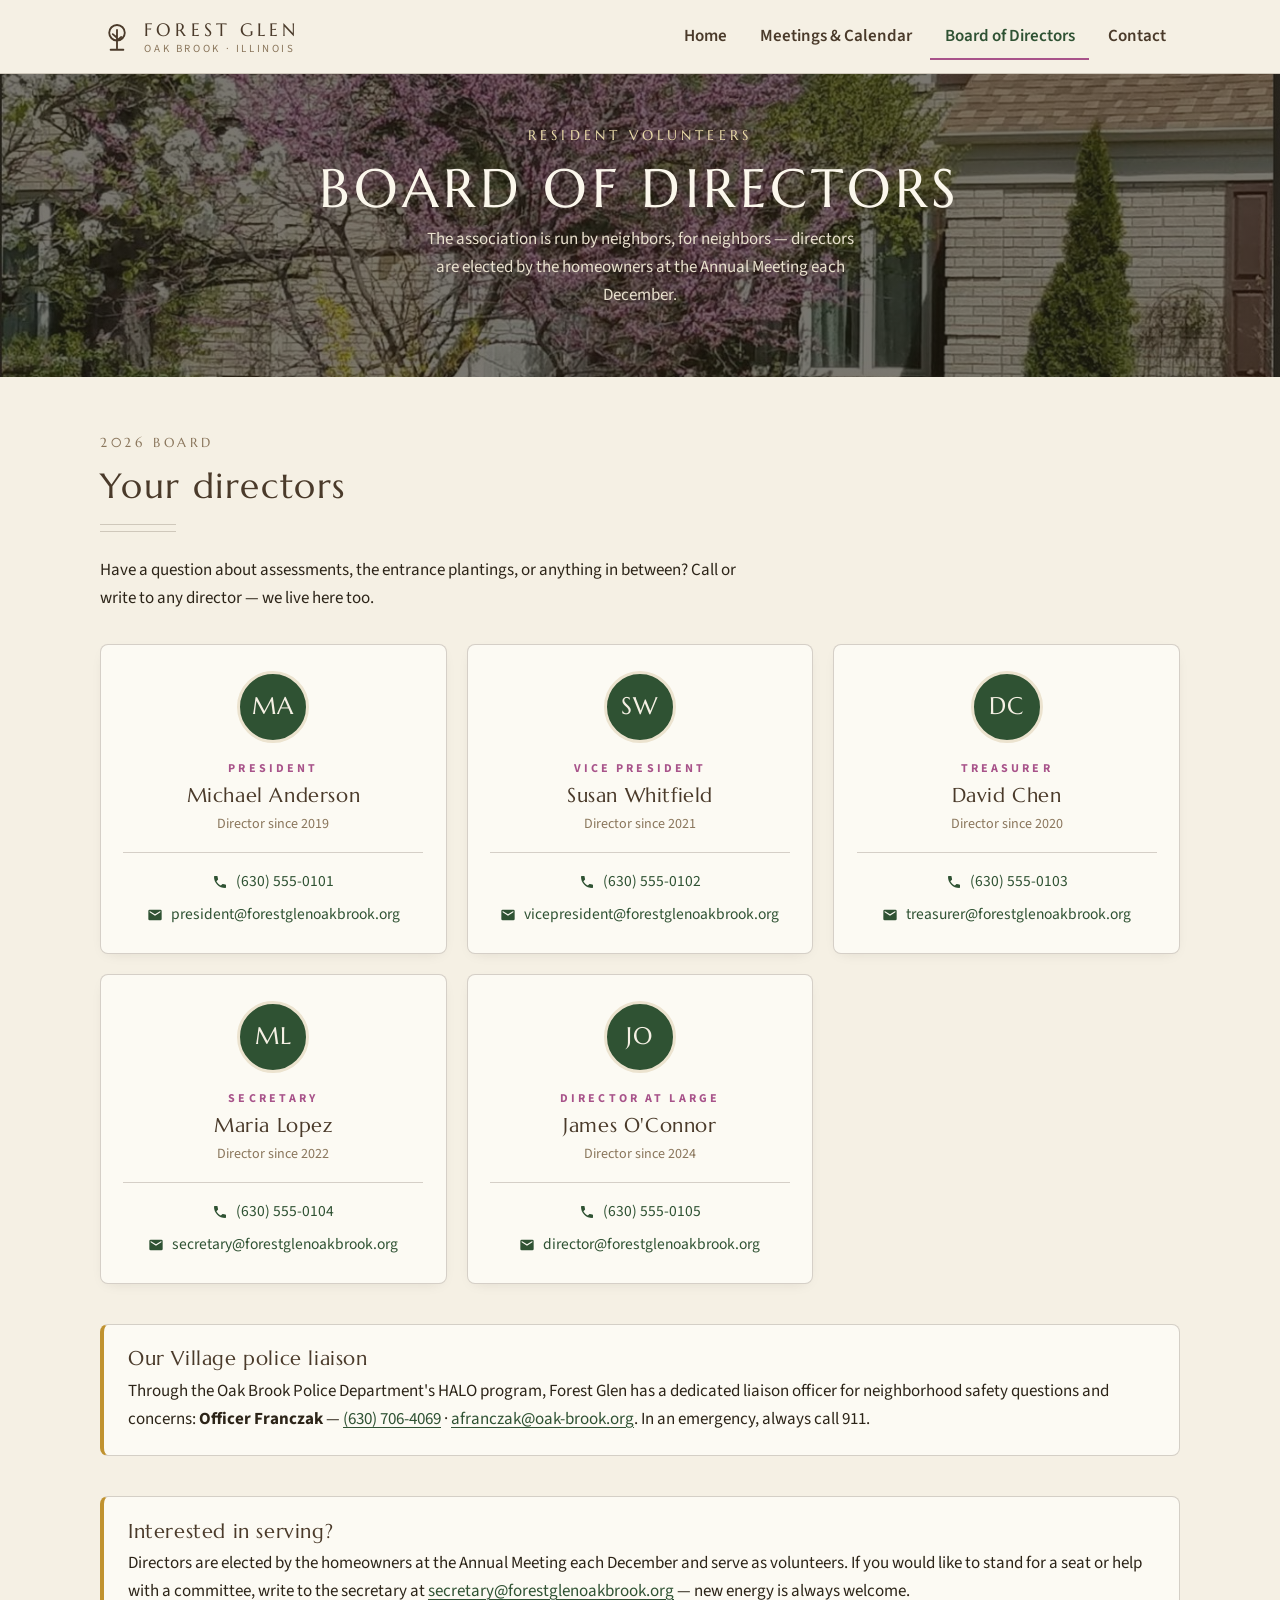
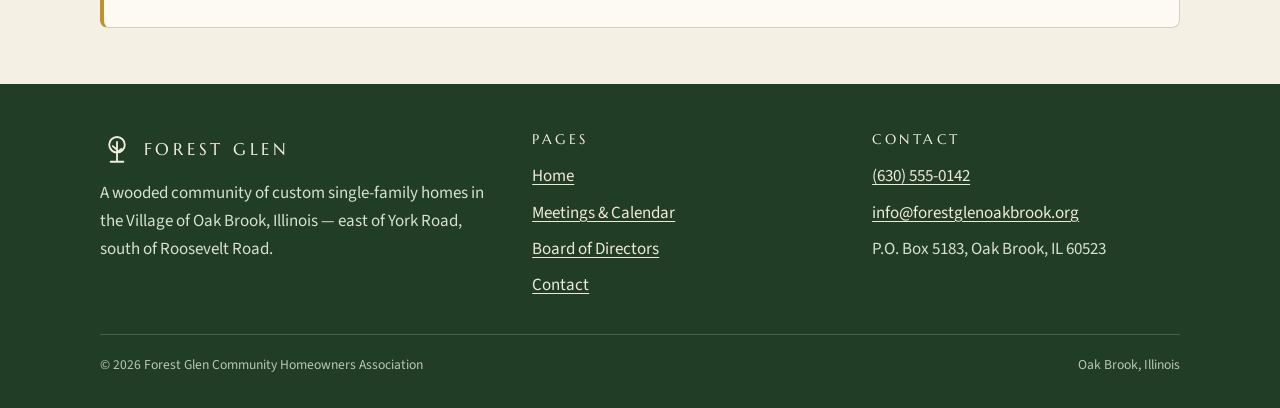
==== board.html @ 8daf9e7f "Add files via upload" ====
<!DOCTYPE html>
<html lang="en">
<head>
  <meta charset="UTF-8">
  <meta name="viewport" content="width=device-width, initial-scale=1.0">
  <title>Board of Directors — Forest Glen, Oak Brook</title>
  <meta name="description" content="Meet the Forest Glen Community Homeowners Association board of directors — resident volunteers elected at the annual meeting. Contact information for each director.">
  <link rel="icon" type="image/svg+xml" href="images/favicon.svg">
  <link rel="preconnect" href="https://fonts.googleapis.com">
  <link rel="preconnect" href="https://fonts.gstatic.com" crossorigin>
  <link href="https://fonts.googleapis.com/css2?family=Marcellus&family=Source+Sans+3:wght@400;600;700&display=swap" rel="stylesheet">
  <link rel="stylesheet" href="css/styles.css">
</head>
<body>

  <!-- ====================== HEADER ====================== -->
  <header class="site-header">
    <div class="container site-header__inner">
      <a class="brand" href="index.html" aria-label="Forest Glen — home">
        <svg class="brand__mark" viewBox="0 0 48 48" fill="none" aria-hidden="true">
          <circle cx="24" cy="18" r="11" stroke="#4A3A2A" stroke-width="2.6"/>
          <path d="M24 14v26M24 25l-6-5M24 29l6-5M15 42h18" stroke="#4A3A2A" stroke-width="2.6" stroke-linecap="round"/>
        </svg>
        <span class="brand__text">
          <span class="brand__name">Forest Glen</span>
          <span class="brand__sub">Oak Brook · Illinois</span>
        </span>
      </a>
      <button class="nav-toggle" aria-expanded="false" aria-controls="site-nav" aria-label="Open menu">
        <span></span><span></span><span></span>
      </button>
      <nav id="site-nav" class="site-nav" aria-label="Main">
        <ul>
          <li><a href="index.html">Home</a></li>
          <li><a href="calendar.html">Meetings &amp; Calendar</a></li>
          <li><a href="board.html" aria-current="page">Board of Directors</a></li>
          <li><a href="contact.html">Contact</a></li>
        </ul>
      </nav>
    </div>
  </header>

  <main>

    <!-- ====================== PAGE HEAD ====================== -->
    <section class="page-head page-head--board">
      <div class="container">
        <span class="hero__eyebrow">Resident volunteers</span>
        <h1>Board of Directors</h1>
        <p>
          The association is run by neighbors, for neighbors — directors are
          elected by the homeowners at the Annual Meeting each December.
        </p>
      </div>
    </section>

    <!-- ====================== MEMBERS ====================== -->
    <section class="section">
      <div class="container">
        <div class="section-head">
          <span class="eyebrow">2026 Board</span>
          <h2>Your directors</h2>
          <div class="rule"></div>
          <p>
            Have a question about assessments, the entrance plantings, or
            anything in between? Call or write to any director — we live here too.
          </p>
        </div>

        <!-- ============================================================
             SAMPLE DATA — replace each name, phone, and email below
             with the real board members. The colored circle shows the
             person's initials: update the two letters inside it as well.
             ============================================================ -->
        <div class="board-grid">

          <article class="member">
            <div class="member__avatar" aria-hidden="true">MA</div>
            <span class="member__role">President</span>
            <h3 class="member__name">Michael Anderson</h3>
            <p class="member__since">Director since 2019</p>
            <div class="member__contacts">
              <a href="tel:+16305550101">
                <svg class="icon" viewBox="0 0 24 24" aria-hidden="true"><path d="M6.6 10.8c1.4 2.8 3.8 5.1 6.6 6.6l2.2-2.2c.3-.3.7-.4 1-.2 1.1.4 2.3.6 3.6.6.6 0 1 .4 1 1V20c0 .6-.4 1-1 1C10.6 21 3 13.4 3 4c0-.6.4-1 1-1h3.5c.6 0 1 .4 1 1 0 1.2.2 2.4.6 3.6.1.3 0 .7-.2 1l-2.3 2.2z"/></svg>
                (630) 555-0101
              </a>
              <a href="mailto:president@forestglenoakbrook.org">
                <svg class="icon" viewBox="0 0 24 24" aria-hidden="true"><path d="M20 4H4a2 2 0 0 0-2 2v12a2 2 0 0 0 2 2h16a2 2 0 0 0 2-2V6a2 2 0 0 0-2-2zm0 4-8 5-8-5V6l8 5 8-5v2z"/></svg>
                president@forestglenoakbrook.org
              </a>
            </div>
          </article>

          <article class="member">
            <div class="member__avatar" aria-hidden="true">SW</div>
            <span class="member__role">Vice President</span>
            <h3 class="member__name">Susan Whitfield</h3>
            <p class="member__since">Director since 2021</p>
            <div class="member__contacts">
              <a href="tel:+16305550102">
                <svg class="icon" viewBox="0 0 24 24" aria-hidden="true"><path d="M6.6 10.8c1.4 2.8 3.8 5.1 6.6 6.6l2.2-2.2c.3-.3.7-.4 1-.2 1.1.4 2.3.6 3.6.6.6 0 1 .4 1 1V20c0 .6-.4 1-1 1C10.6 21 3 13.4 3 4c0-.6.4-1 1-1h3.5c.6 0 1 .4 1 1 0 1.2.2 2.4.6 3.6.1.3 0 .7-.2 1l-2.3 2.2z"/></svg>
                (630) 555-0102
              </a>
              <a href="mailto:vicepresident@forestglenoakbrook.org">
                <svg class="icon" viewBox="0 0 24 24" aria-hidden="true"><path d="M20 4H4a2 2 0 0 0-2 2v12a2 2 0 0 0 2 2h16a2 2 0 0 0 2-2V6a2 2 0 0 0-2-2zm0 4-8 5-8-5V6l8 5 8-5v2z"/></svg>
                vicepresident@forestglenoakbrook.org
              </a>
            </div>
          </article>

          <article class="member">
            <div class="member__avatar" aria-hidden="true">DC</div>
            <span class="member__role">Treasurer</span>
            <h3 class="member__name">David Chen</h3>
            <p class="member__since">Director since 2020</p>
            <div class="member__contacts">
              <a href="tel:+16305550103">
                <svg class="icon" viewBox="0 0 24 24" aria-hidden="true"><path d="M6.6 10.8c1.4 2.8 3.8 5.1 6.6 6.6l2.2-2.2c.3-.3.7-.4 1-.2 1.1.4 2.3.6 3.6.6.6 0 1 .4 1 1V20c0 .6-.4 1-1 1C10.6 21 3 13.4 3 4c0-.6.4-1 1-1h3.5c.6 0 1 .4 1 1 0 1.2.2 2.4.6 3.6.1.3 0 .7-.2 1l-2.3 2.2z"/></svg>
                (630) 555-0103
              </a>
              <a href="mailto:treasurer@forestglenoakbrook.org">
                <svg class="icon" viewBox="0 0 24 24" aria-hidden="true"><path d="M20 4H4a2 2 0 0 0-2 2v12a2 2 0 0 0 2 2h16a2 2 0 0 0 2-2V6a2 2 0 0 0-2-2zm0 4-8 5-8-5V6l8 5 8-5v2z"/></svg>
                treasurer@forestglenoakbrook.org
              </a>
            </div>
          </article>

          <article class="member">
            <div class="member__avatar" aria-hidden="true">ML</div>
            <span class="member__role">Secretary</span>
            <h3 class="member__name">Maria Lopez</h3>
            <p class="member__since">Director since 2022</p>
            <div class="member__contacts">
              <a href="tel:+16305550104">
                <svg class="icon" viewBox="0 0 24 24" aria-hidden="true"><path d="M6.6 10.8c1.4 2.8 3.8 5.1 6.6 6.6l2.2-2.2c.3-.3.7-.4 1-.2 1.1.4 2.3.6 3.6.6.6 0 1 .4 1 1V20c0 .6-.4 1-1 1C10.6 21 3 13.4 3 4c0-.6.4-1 1-1h3.5c.6 0 1 .4 1 1 0 1.2.2 2.4.6 3.6.1.3 0 .7-.2 1l-2.3 2.2z"/></svg>
                (630) 555-0104
              </a>
              <a href="mailto:secretary@forestglenoakbrook.org">
                <svg class="icon" viewBox="0 0 24 24" aria-hidden="true"><path d="M20 4H4a2 2 0 0 0-2 2v12a2 2 0 0 0 2 2h16a2 2 0 0 0 2-2V6a2 2 0 0 0-2-2zm0 4-8 5-8-5V6l8 5 8-5v2z"/></svg>
                secretary@forestglenoakbrook.org
              </a>
            </div>
          </article>

          <article class="member">
            <div class="member__avatar" aria-hidden="true">JO</div>
            <span class="member__role">Director at Large</span>
            <h3 class="member__name">James O'Connor</h3>
            <p class="member__since">Director since 2024</p>
            <div class="member__contacts">
              <a href="tel:+16305550105">
                <svg class="icon" viewBox="0 0 24 24" aria-hidden="true"><path d="M6.6 10.8c1.4 2.8 3.8 5.1 6.6 6.6l2.2-2.2c.3-.3.7-.4 1-.2 1.1.4 2.3.6 3.6.6.6 0 1 .4 1 1V20c0 .6-.4 1-1 1C10.6 21 3 13.4 3 4c0-.6.4-1 1-1h3.5c.6 0 1 .4 1 1 0 1.2.2 2.4.6 3.6.1.3 0 .7-.2 1l-2.3 2.2z"/></svg>
                (630) 555-0105
              </a>
              <a href="mailto:director@forestglenoakbrook.org">
                <svg class="icon" viewBox="0 0 24 24" aria-hidden="true"><path d="M20 4H4a2 2 0 0 0-2 2v12a2 2 0 0 0 2 2h16a2 2 0 0 0 2-2V6a2 2 0 0 0-2-2zm0 4-8 5-8-5V6l8 5 8-5v2z"/></svg>
                director@forestglenoakbrook.org
              </a>
            </div>
          </article>

        </div>

        <!-- ====================== HALO ====================== -->
        <div class="note-card">
          <h3>Our Village police liaison</h3>
          <p>
            Through the Oak Brook Police Department's HALO program, Forest Glen
            has a dedicated liaison officer for neighborhood safety questions
            and concerns: <strong>Officer Franczak</strong> —
            <a href="tel:+16307064069">(630) 706-4069</a> ·
            <a href="mailto:afranczak@oak-brook.org">afranczak@oak-brook.org</a>.
            In an emergency, always call 911.
          </p>
        </div>

        <!-- ====================== ELECTIONS ====================== -->
        <div class="note-card">
          <h3>Interested in serving?</h3>
          <p>
            Directors are elected by the homeowners at the Annual Meeting each
            December and serve as volunteers. If you would like to stand for a
            seat or help with a committee, write to the secretary at
            <a href="mailto:secretary@forestglenoakbrook.org">secretary@forestglenoakbrook.org</a> —
            new energy is always welcome.
          </p>
        </div>

      </div>
    </section>

  </main>

  <!-- ====================== FOOTER ====================== -->
  <footer class="site-footer">
    <div class="container">
      <div class="footer-grid">
        <div>
          <div class="footer-brand">
            <svg class="brand__mark" viewBox="0 0 48 48" fill="none" aria-hidden="true">
              <circle cx="24" cy="18" r="11" stroke="#F2EDDD" stroke-width="2.6"/>
              <path d="M24 14v26M24 25l-6-5M24 29l6-5M15 42h18" stroke="#F2EDDD" stroke-width="2.6" stroke-linecap="round"/>
            </svg>
            <span>Forest Glen</span>
          </div>
          <p>
            A wooded community of custom single-family homes in the Village of
            Oak Brook, Illinois — east of York Road, south of Roosevelt Road.
          </p>
        </div>
        <div>
          <h3>Pages</h3>
          <ul>
            <li><a href="index.html">Home</a></li>
            <li><a href="calendar.html">Meetings &amp; Calendar</a></li>
            <li><a href="board.html">Board of Directors</a></li>
            <li><a href="contact.html">Contact</a></li>
          </ul>
        </div>
        <div>
          <h3>Contact</h3>
          <ul>
            <li><a href="tel:+16305550142">(630) 555-0142</a></li>
            <li><a href="mailto:info@forestglenoakbrook.org">info@forestglenoakbrook.org</a></li>
            <li>P.O. Box 5183, Oak Brook, IL 60523</li>
          </ul>
        </div>
      </div>
      <div class="legal">
        <span>© <span data-year>2026</span> Forest Glen Community Homeowners Association</span>
        <span>Oak Brook, Illinois</span>
      </div>
    </div>
  </footer>

  <script src="js/events.js"></script>
  <script src="js/main.js"></script>
</body>
</html>
---- css/styles.css ----
/* ============================================================
   FOREST GLEN — Oak Brook, Illinois
   Design language drawn from the neighborhood itself:
   limestone monument (cream), bronze letters (brown),
   glen pines & lawns (deep green), April redbuds (plum-pink),
   forsythia & autumn mums (gold).
   Mobile-first. No frameworks.
   ============================================================ */

:root {
  /* Palette */
  --stone:       #F5F0E4;   /* limestone — page background */
  --stone-deep:  #ECE3CF;   /* shaded stone — alt sections   */
  --paper:       #FCFAF3;   /* lightest surface (cards)      */
  --bronze:      #4A3A2A;   /* sign letters — headings       */
  --bronze-soft: #8A765C;   /* weathered bronze — meta text  */
  --ink:         #2C2418;   /* body text                     */
  --glen:        #2F5233;   /* pine / lawn — primary actions */
  --glen-dark:   #223D26;
  --redbud:      #A8538A;   /* spring blossom — accent       */
  --redbud-soft: #EBD3E2;
  --gold:        #C0922F;   /* forsythia / mums — highlights */
  --line:        rgba(74, 58, 42, .22);   /* mortar joints   */

  /* Type */
  --font-display: "Marcellus", "Georgia", "Times New Roman", serif;
  --font-body: "Source Sans 3", "Segoe UI", system-ui, -apple-system, sans-serif;

  --radius: 8px;
  --shadow: 0 10px 30px -12px rgba(44, 36, 24, .25);
  --container: 1080px;
}

/* ---------- Reset / base ---------- */
*, *::before, *::after { box-sizing: border-box; }

html { scroll-behavior: smooth; }

body {
  margin: 0;
  font-family: var(--font-body);
  font-size: 1.0625rem;            /* 17px — comfortable for all ages */
  line-height: 1.65;
  color: var(--ink);
  background: var(--stone);
  -webkit-font-smoothing: antialiased;
}

img { max-width: 100%; display: block; }

h1, h2, h3 {
  font-family: var(--font-display);
  font-weight: 400;
  color: var(--bronze);
  line-height: 1.15;
  margin: 0 0 .5em;
}

h1 { font-size: clamp(2rem, 6.5vw, 3.4rem); letter-spacing: .08em; text-transform: uppercase; }
h2 { font-size: clamp(1.6rem, 4.5vw, 2.2rem); letter-spacing: .04em; }
h3 { font-size: 1.25rem; letter-spacing: .03em; }

p { margin: 0 0 1em; }

a { color: var(--glen); text-decoration-thickness: 1px; text-underline-offset: 3px; }
a:hover { color: var(--glen-dark); }

:focus-visible {
  outline: 3px solid var(--gold);
  outline-offset: 2px;
  border-radius: 3px;
}

.container {
  width: min(var(--container), 100% - 2.5rem);
  margin-inline: auto;
}

/* Eyebrow label — like small bronze letters set in stone */
.eyebrow {
  font-family: var(--font-display);
  font-size: .8rem;
  letter-spacing: .28em;
  text-transform: uppercase;
  color: var(--bronze-soft);
  display: block;
  margin-bottom: .75rem;
}

/* "Mortar joint" divider — two thin coursing lines */
.rule {
  width: 76px;
  height: 8px;
  border-top: 1px solid var(--line);
  border-bottom: 1px solid var(--line);
  margin: 0 0 1.5rem;
}
.rule--center { margin-inline: auto; }

.section { padding-block: 3.5rem; }
.section--alt { background: var(--stone-deep); }
.section-head { max-width: 640px; margin-bottom: 2rem; }
.section-head--center { margin-inline: auto; text-align: center; }
.section-head--center .rule { margin-inline: auto; }

/* ---------- Buttons ---------- */
.btn {
  display: inline-block;
  font-family: var(--font-body);
  font-weight: 600;
  font-size: 1rem;
  letter-spacing: .02em;
  padding: .8rem 1.6rem;
  border-radius: var(--radius);
  border: 1px solid transparent;
  cursor: pointer;
  text-decoration: none;
  transition: background-color .2s, color .2s, border-color .2s;
}
.btn--primary { background: var(--glen); color: var(--paper); }
.btn--primary:hover { background: var(--glen-dark); color: var(--paper); }
.btn--ghost { background: transparent; color: var(--bronze); border-color: var(--bronze-soft); }
.btn--ghost:hover { border-color: var(--bronze); background: rgba(74,58,42,.06); color: var(--bronze); }
.btn--small { padding: .45rem .9rem; font-size: .9rem; }

/* ============================================================
   HEADER & NAVIGATION
   ============================================================ */
.site-header {
  position: sticky;
  top: 0;
  z-index: 50;
  background: var(--stone);
  border-bottom: 1px solid var(--line);
}
.site-header__inner {
  display: flex;
  align-items: center;
  justify-content: space-between;
  gap: 1rem;
  padding-block: .8rem;
}

.brand {
  display: flex;
  align-items: center;
  gap: .65rem;
  text-decoration: none;
}
.brand__mark { width: 34px; height: 34px; flex: none; }
.brand__name {
  font-family: var(--font-display);
  font-size: 1.05rem;
  letter-spacing: .22em;
  text-transform: uppercase;
  color: var(--bronze);
  white-space: nowrap;
}
.brand__sub {
  display: none;
  font-size: .68rem;
  letter-spacing: .24em;
  text-transform: uppercase;
  color: var(--bronze-soft);
}

.nav-toggle {
  display: inline-flex;
  flex-direction: column;
  justify-content: center;
  gap: 5px;
  width: 44px;
  height: 44px;
  padding: 10px;
  background: none;
  border: 1px solid var(--line);
  border-radius: var(--radius);
  cursor: pointer;
}
.nav-toggle span {
  display: block;
  height: 2px;
  background: var(--bronze);
  border-radius: 2px;
  transition: transform .25s, opacity .25s;
}
.nav-toggle[aria-expanded="true"] span:nth-child(1) { transform: translateY(7px) rotate(45deg); }
.nav-toggle[aria-expanded="true"] span:nth-child(2) { opacity: 0; }
.nav-toggle[aria-expanded="true"] span:nth-child(3) { transform: translateY(-7px) rotate(-45deg); }

.site-nav {
  display: none;
  position: absolute;
  left: 0; right: 0; top: 100%;
  background: var(--stone);
  border-bottom: 1px solid var(--line);
  box-shadow: var(--shadow);
}
.site-nav.is-open { display: block; }
.site-nav ul { list-style: none; margin: 0; padding: .5rem 0 1rem; }
.site-nav a {
  display: block;
  padding: .85rem 1.5rem;
  font-weight: 600;
  color: var(--bronze);
  text-decoration: none;
  border-left: 3px solid transparent;
}
.site-nav a:hover { background: rgba(47, 82, 51, .07); }
.site-nav a[aria-current="page"] {
  border-left-color: var(--redbud);
  color: var(--glen);
}

@media (min-width: 800px) {
  .brand__name { font-size: 1.15rem; }
  .brand__sub { display: block; }
  .brand__text { display: flex; flex-direction: column; line-height: 1.3; }
  .nav-toggle { display: none; }
  .site-nav {
    display: block;
    position: static;
    background: none;
    border: 0;
    box-shadow: none;
  }
  .site-nav ul { display: flex; gap: .25rem; padding: 0; }
  .site-nav a {
    padding: .55rem .9rem;
    border-left: 0;
    border-bottom: 2px solid transparent;
    border-radius: 4px 4px 0 0;
  }
  .site-nav a[aria-current="page"] { border-bottom-color: var(--redbud); }
}

/* ============================================================
   HERO  (home page)
   ============================================================ */
.hero {
  position: relative;
  min-height: 72vh;
  display: flex;
  align-items: flex-end;
  isolation: isolate;
}
.hero__img {
  position: absolute;
  inset: 0;
  width: 100%;
  height: 100%;
  object-fit: cover;
  object-position: center 40%;
  z-index: -2;
}
.hero::after {
  content: "";
  position: absolute;
  inset: 0;
  z-index: -1;
  background: linear-gradient(
    to top,
    rgba(24, 19, 12, .92) 0%,
    rgba(24, 19, 12, .7) 35%,
    rgba(24, 19, 12, .42) 65%,
    rgba(24, 19, 12, .08) 92%
  );
}
.hero__content {
  /* extra bottom padding so the overlapping plaque never covers the buttons */
  padding-block: 3rem 7.5rem;
  color: var(--stone);
  max-width: 640px;
  text-shadow: 0 1px 14px rgba(0, 0, 0, .45);
}
.hero__content .btn { text-shadow: none; }
.hero__eyebrow {
  font-family: var(--font-display);
  font-size: .85rem;
  letter-spacing: .3em;
  text-transform: uppercase;
  color: #E8D9A8;
  margin-bottom: .9rem;
  display: block;
}
.hero h1 { color: #FBF7EC; margin-bottom: .4em; }
.hero__tagline {
  font-size: clamp(1.05rem, 2.6vw, 1.25rem);
  color: #EFE8D8;
  max-width: 46ch;
  margin-bottom: 1.6rem;
}
.hero__actions { display: flex; flex-wrap: wrap; gap: .75rem; }
.hero .btn--ghost { color: #F5F0E4; border-color: rgba(245,240,228,.6); }
.hero .btn--ghost:hover { background: rgba(245,240,228,.12); color: #fff; border-color: #fff; }

/* gentle entrance */
@keyframes rise {
  from { opacity: 0; transform: translateY(14px); }
  to   { opacity: 1; transform: none; }
}
.hero__content > * { animation: rise .7s ease-out both; }
.hero__content > *:nth-child(2) { animation-delay: .08s; }
.hero__content > *:nth-child(3) { animation-delay: .16s; }
.hero__content > *:nth-child(4) { animation-delay: .24s; }

/* ============================================================
   THE PLAQUE — next-meeting notice styled like a bronze plate
   set into the limestone monument. Signature element.
   ============================================================ */
.plaque {
  background: linear-gradient(160deg, #F9F4E8, #EFE5CE);
  border: 1px solid #BCAB8A;
  box-shadow:
    inset 0 0 0 5px var(--stone),
    inset 0 0 0 6px #C8B894,
    var(--shadow);
  border-radius: 4px;
  padding: 1.75rem 1.5rem;
  text-align: center;
}
.plaque__label {
  font-family: var(--font-display);
  font-size: .78rem;
  letter-spacing: .34em;
  text-transform: uppercase;
  color: var(--bronze-soft);
  display: block;
  margin-bottom: .9rem;
}
.plaque__mark { width: 30px; height: 30px; margin: 0 auto .35rem; opacity: .85; }
.plaque__title {
  font-family: var(--font-display);
  font-size: clamp(1.35rem, 4vw, 1.7rem);
  color: var(--bronze);
  letter-spacing: .05em;
  margin: 0 0 .5rem;
}
.plaque__meta {
  color: var(--ink);
  margin-bottom: .25rem;
}
.plaque__meta strong { color: var(--glen); font-weight: 600; }
.plaque__location { color: var(--bronze-soft); font-size: .98rem; margin-bottom: 1.25rem; }
.plaque__empty { color: var(--bronze-soft); margin-bottom: 1.25rem; }

/* Home: plaque overlaps hero bottom */
.plaque-band { margin-top: -3.5rem; position: relative; z-index: 5; padding-bottom: .5rem; }
.plaque-band .plaque { max-width: 560px; margin-inline: auto; }

/* ============================================================
   HOME — about, photos, facts
   ============================================================ */
.about-grid { display: grid; gap: 2rem; }
.about-grid img {
  border-radius: var(--radius);
  box-shadow: var(--shadow);
  width: 100%;
  height: 100%;
  object-fit: cover;
}
@media (min-width: 800px) {
  .about-grid { grid-template-columns: 1.1fr 1fr; align-items: center; gap: 3rem; }
}

.photo-strip { display: grid; gap: 1rem; }
.photo-strip figure { margin: 0; }
.photo-strip img {
  width: 100%;
  aspect-ratio: 4 / 3;
  object-fit: cover;
  border-radius: var(--radius);
  box-shadow: var(--shadow);
}
.photo-strip figcaption {
  font-size: .88rem;
  color: var(--bronze-soft);
  padding-top: .5rem;
  letter-spacing: .02em;
}
@media (min-width: 680px) { .photo-strip { grid-template-columns: repeat(3, 1fr); } }

.facts { display: grid; gap: 1rem; }
.fact {
  background: var(--paper);
  border: 1px solid var(--line);
  border-radius: var(--radius);
  padding: 1.4rem 1.3rem;
}
.fact h3 {
  font-size: .82rem;
  letter-spacing: .26em;
  text-transform: uppercase;
  color: var(--bronze-soft);
  margin-bottom: .5rem;
}
.fact p { margin: 0; font-size: 1.02rem; }
.fact p strong { font-family: var(--font-display); font-weight: 400; font-size: 1.25rem; color: var(--glen); display: block; margin-bottom: .15rem; }
@media (min-width: 680px) { .facts { grid-template-columns: repeat(2, 1fr); } }
@media (min-width: 980px) { .facts { grid-template-columns: repeat(4, 1fr); } }

/* CTA band */
.cta-band {
  background: var(--glen);
  color: var(--stone);
  text-align: center;
  padding-block: 3rem;
}
.cta-band h2 { color: #F7F2E4; }
.cta-band p { color: #DCE5D6; max-width: 56ch; margin-inline: auto; }
.cta-band .btn--primary { background: var(--stone); color: var(--glen); }
.cta-band .btn--primary:hover { background: #fff; color: var(--glen-dark); }

/* ============================================================
   CALENDAR PAGE
   ============================================================ */
.calendar-layout { display: grid; gap: 2.5rem; }
@media (min-width: 920px) {
  .calendar-layout { grid-template-columns: 1.15fr 1fr; align-items: start; }
}

.calendar {
  background: var(--paper);
  border: 1px solid var(--line);
  border-radius: var(--radius);
  box-shadow: var(--shadow);
  padding: 1.25rem;
}
.calendar__head {
  display: flex;
  align-items: center;
  justify-content: space-between;
  margin-bottom: 1rem;
}
.calendar__month {
  font-family: var(--font-display);
  font-size: 1.3rem;
  letter-spacing: .06em;
  color: var(--bronze);
}
.calendar__nav { display: flex; gap: .4rem; }
.calendar__nav button {
  width: 40px; height: 40px;
  border-radius: 50%;
  border: 1px solid var(--bronze-soft);
  background: none;
  color: var(--bronze);
  font-size: 1.2rem;
  line-height: 1;
  cursor: pointer;
  transition: background-color .2s, color .2s;
}
.calendar__nav button:hover { background: var(--glen); border-color: var(--glen); color: var(--paper); }

.calendar__weekdays, .calendar__grid {
  display: grid;
  grid-template-columns: repeat(7, 1fr);
  gap: 4px;
}
.calendar__weekdays div {
  text-align: center;
  font-size: .68rem;
  letter-spacing: .14em;
  text-transform: uppercase;
  color: var(--bronze-soft);
  padding-block: .35rem;
  font-weight: 600;
}
.cal-day {
  position: relative;
  aspect-ratio: 1 / 1;
  border: 1px solid transparent;
  border-radius: 6px;
  background: none;
  font: inherit;
  font-size: .92rem;
  color: var(--ink);
  display: flex;
  align-items: center;
  justify-content: center;
  padding: 0;
}
.cal-day--out { color: rgba(44,36,24,.3); }
.cal-day--today { border-color: var(--gold); font-weight: 700; }
.cal-day--event {
  cursor: pointer;
  background: var(--redbud-soft);
  font-weight: 700;
  color: var(--bronze);
  transition: background-color .15s;
}
.cal-day--event::after {
  content: "";
  position: absolute;
  bottom: 14%;
  left: 50%;
  transform: translateX(-50%);
  width: 6px; height: 6px;
  border-radius: 50%;
  background: var(--redbud);
}
.cal-day--event:hover { background: #E0BCD4; }
.cal-day--selected { border-color: var(--glen); box-shadow: inset 0 0 0 1px var(--glen); }

.calendar__legend {
  display: flex;
  flex-wrap: wrap;
  gap: 1rem;
  margin-top: 1rem;
  font-size: .85rem;
  color: var(--bronze-soft);
}
.calendar__legend span { display: inline-flex; align-items: center; gap: .4rem; }
.legend-dot { width: 10px; height: 10px; border-radius: 50%; display: inline-block; }
.legend-dot--event { background: var(--redbud); }
.legend-dot--today { background: none; border: 2px solid var(--gold); }

/* Selected-day detail under the grid */
.day-detail { margin-top: 1.25rem; }
.day-detail:empty { display: none; }

/* Event cards */
.events-list { display: grid; gap: 1rem; }
.event-card {
  display: grid;
  grid-template-columns: 78px 1fr;
  background: var(--paper);
  border: 1px solid var(--line);
  border-left: 4px solid var(--redbud);
  border-radius: var(--radius);
  overflow: hidden;
}
.event-card--past { border-left-color: var(--bronze-soft); opacity: .72; }
.event-card__date {
  background: var(--stone-deep);
  display: flex;
  flex-direction: column;
  align-items: center;
  justify-content: center;
  padding: .9rem .4rem;
  border-right: 1px solid var(--line);
}
.event-card__day {
  font-family: var(--font-display);
  font-size: 1.9rem;
  line-height: 1;
  color: var(--bronze);
}
.event-card__month {
  font-size: .68rem;
  letter-spacing: .2em;
  text-transform: uppercase;
  color: var(--bronze-soft);
  margin-top: .25rem;
}
.event-card__body { padding: 1rem 1.1rem; }
.event-card__title {
  font-family: var(--font-display);
  font-size: 1.15rem;
  color: var(--bronze);
  margin: 0 0 .3rem;
}
.event-card__meta { font-size: .95rem; color: var(--ink); margin: 0 0 .15rem; }
.event-card__meta--loc { color: var(--bronze-soft); }
.event-card__desc { font-size: .95rem; margin: .5rem 0 .75rem; }
.event-card__actions { display: flex; gap: .5rem; flex-wrap: wrap; }

.events-empty {
  background: var(--paper);
  border: 1px dashed var(--bronze-soft);
  border-radius: var(--radius);
  padding: 1.5rem;
  color: var(--bronze-soft);
  text-align: center;
}

.past-block { margin-top: 2.5rem; }
.past-block h3 { color: var(--bronze-soft); }

/* ============================================================
   BOARD PAGE
   ============================================================ */
.board-grid { display: grid; gap: 1.25rem; }
@media (min-width: 640px)  { .board-grid { grid-template-columns: repeat(2, 1fr); } }
@media (min-width: 980px)  { .board-grid { grid-template-columns: repeat(3, 1fr); } }

.member {
  background: var(--paper);
  border: 1px solid var(--line);
  border-radius: var(--radius);
  padding: 1.6rem 1.4rem;
  text-align: center;
  box-shadow: 0 4px 14px -8px rgba(44,36,24,.18);
}
.member__avatar {
  width: 72px; height: 72px;
  border-radius: 50%;
  background: var(--glen);
  color: var(--stone);
  font-family: var(--font-display);
  font-size: 1.5rem;
  letter-spacing: .05em;
  display: flex;
  align-items: center;
  justify-content: center;
  margin: 0 auto 1rem;
  border: 3px solid var(--stone-deep);
}
.member__role {
  font-size: .75rem;
  letter-spacing: .26em;
  text-transform: uppercase;
  color: var(--redbud);
  font-weight: 700;
  display: block;
  margin-bottom: .35rem;
}
.member__name { margin-bottom: .35rem; }
.member__since { font-size: .88rem; color: var(--bronze-soft); margin-bottom: 1rem; }
.member__contacts {
  border-top: 1px solid var(--line);
  padding-top: 1rem;
  display: grid;
  gap: .45rem;
  font-size: .97rem;
}
.member__contacts a {
  display: inline-flex;
  align-items: center;
  justify-content: center;
  gap: .5rem;
  color: var(--glen);
  text-decoration: none;
  overflow-wrap: anywhere;
}
.member__contacts a:hover { text-decoration: underline; }
.icon { width: 16px; height: 16px; flex: none; fill: currentColor; }

.note-card {
  background: var(--paper);
  border: 1px solid var(--line);
  border-left: 4px solid var(--gold);
  border-radius: var(--radius);
  padding: 1.4rem 1.5rem;
  margin-top: 2.5rem;
}
.note-card h3 { margin-bottom: .4rem; }
.note-card p:last-child { margin-bottom: 0; }

/* ============================================================
   CONTACT PAGE
   ============================================================ */
.contact-grid { display: grid; gap: 1.25rem; }
@media (min-width: 760px) { .contact-grid { grid-template-columns: repeat(2, 1fr); } }

.contact-card {
  background: var(--paper);
  border: 1px solid var(--line);
  border-radius: var(--radius);
  padding: 1.6rem 1.5rem;
}
.contact-card h3 { display: flex; align-items: center; gap: .55rem; }
.contact-card h3 .icon { width: 20px; height: 20px; fill: var(--glen); }
.contact-card a { font-weight: 600; }
.contact-card p { margin-bottom: .5rem; }
.contact-card .muted { color: var(--bronze-soft); font-size: .92rem; }

.map-wrap {
  margin-top: 2.5rem;
  border-radius: var(--radius);
  overflow: hidden;
  border: 1px solid var(--line);
  box-shadow: var(--shadow);
}
.map-wrap iframe { display: block; width: 100%; height: 320px; border: 0; }
@media (min-width: 760px) { .map-wrap iframe { height: 420px; } }

/* ============================================================
   PAGE HEADER (inner pages)
   ============================================================ */
.page-head {
  background:
    linear-gradient(rgba(44, 36, 24, .55), rgba(44, 36, 24, .55)),
    var(--bronze) center / cover no-repeat;
  color: var(--stone);
  padding-block: 3.2rem;
  text-align: center;
}
.page-head--calendar { background-image: linear-gradient(rgba(34,29,18,.6), rgba(34,29,18,.6)), url("../images/entrance-autumn.jpg"); }
.page-head--board    { background-image: linear-gradient(rgba(34,29,18,.6), rgba(34,29,18,.6)), url("../images/neighborhood-garden.jpg"); }
.page-head--contact  { background-image: linear-gradient(rgba(34,29,18,.6), rgba(34,29,18,.6)), url("../images/entrance-spring.jpg"); }
.page-head h1 { color: #FBF7EC; margin-bottom: .3rem; }
.page-head p { color: #E9E1CE; max-width: 56ch; margin-inline: auto; }
.page-head .hero__eyebrow { margin-bottom: .6rem; }

/* ============================================================
   FOOTER  — no social media by design
   ============================================================ */
.site-footer {
  background: var(--glen-dark);
  color: #D8E0D2;
  padding-block: 3rem 2rem;
  margin-top: 0;
}
.footer-grid { display: grid; gap: 2rem; margin-bottom: 2.2rem; }
@media (min-width: 760px) { .footer-grid { grid-template-columns: 1.3fr 1fr 1fr; } }

.site-footer h3 {
  color: #F2EDDD;
  font-size: .85rem;
  letter-spacing: .26em;
  text-transform: uppercase;
  margin-bottom: .9rem;
}
.site-footer a { color: #EFE9D7; }
.site-footer a:hover { color: #fff; }
.site-footer ul { list-style: none; margin: 0; padding: 0; display: grid; gap: .5rem; }
.footer-brand { display: flex; align-items: center; gap: .6rem; margin-bottom: .8rem; }
.footer-brand .brand__mark path, .footer-brand .brand__mark circle { stroke: #F2EDDD; }
.footer-brand span {
  font-family: var(--font-display);
  letter-spacing: .22em;
  text-transform: uppercase;
  color: #F2EDDD;
}
.site-footer .legal {
  border-top: 1px solid rgba(242, 237, 221, .2);
  padding-top: 1.2rem;
  font-size: .85rem;
  color: #B9C5B2;
  display: flex;
  flex-wrap: wrap;
  gap: .5rem 1.5rem;
  justify-content: space-between;
}

/* ---------- Utilities ---------- */
.mt-2 { margin-top: 2rem; }
.visually-hidden {
  position: absolute;
  width: 1px; height: 1px;
  clip-path: inset(50%);
  overflow: hidden;
  white-space: nowrap;
}

/* ---------- Reduced motion ---------- */
@media (prefers-reduced-motion: reduce) {
  html { scroll-behavior: auto; }
  *, *::before, *::after {
    animation-duration: .001s !important;
    animation-iteration-count: 1 !important;
    transition-duration: .001s !important;
  }
}
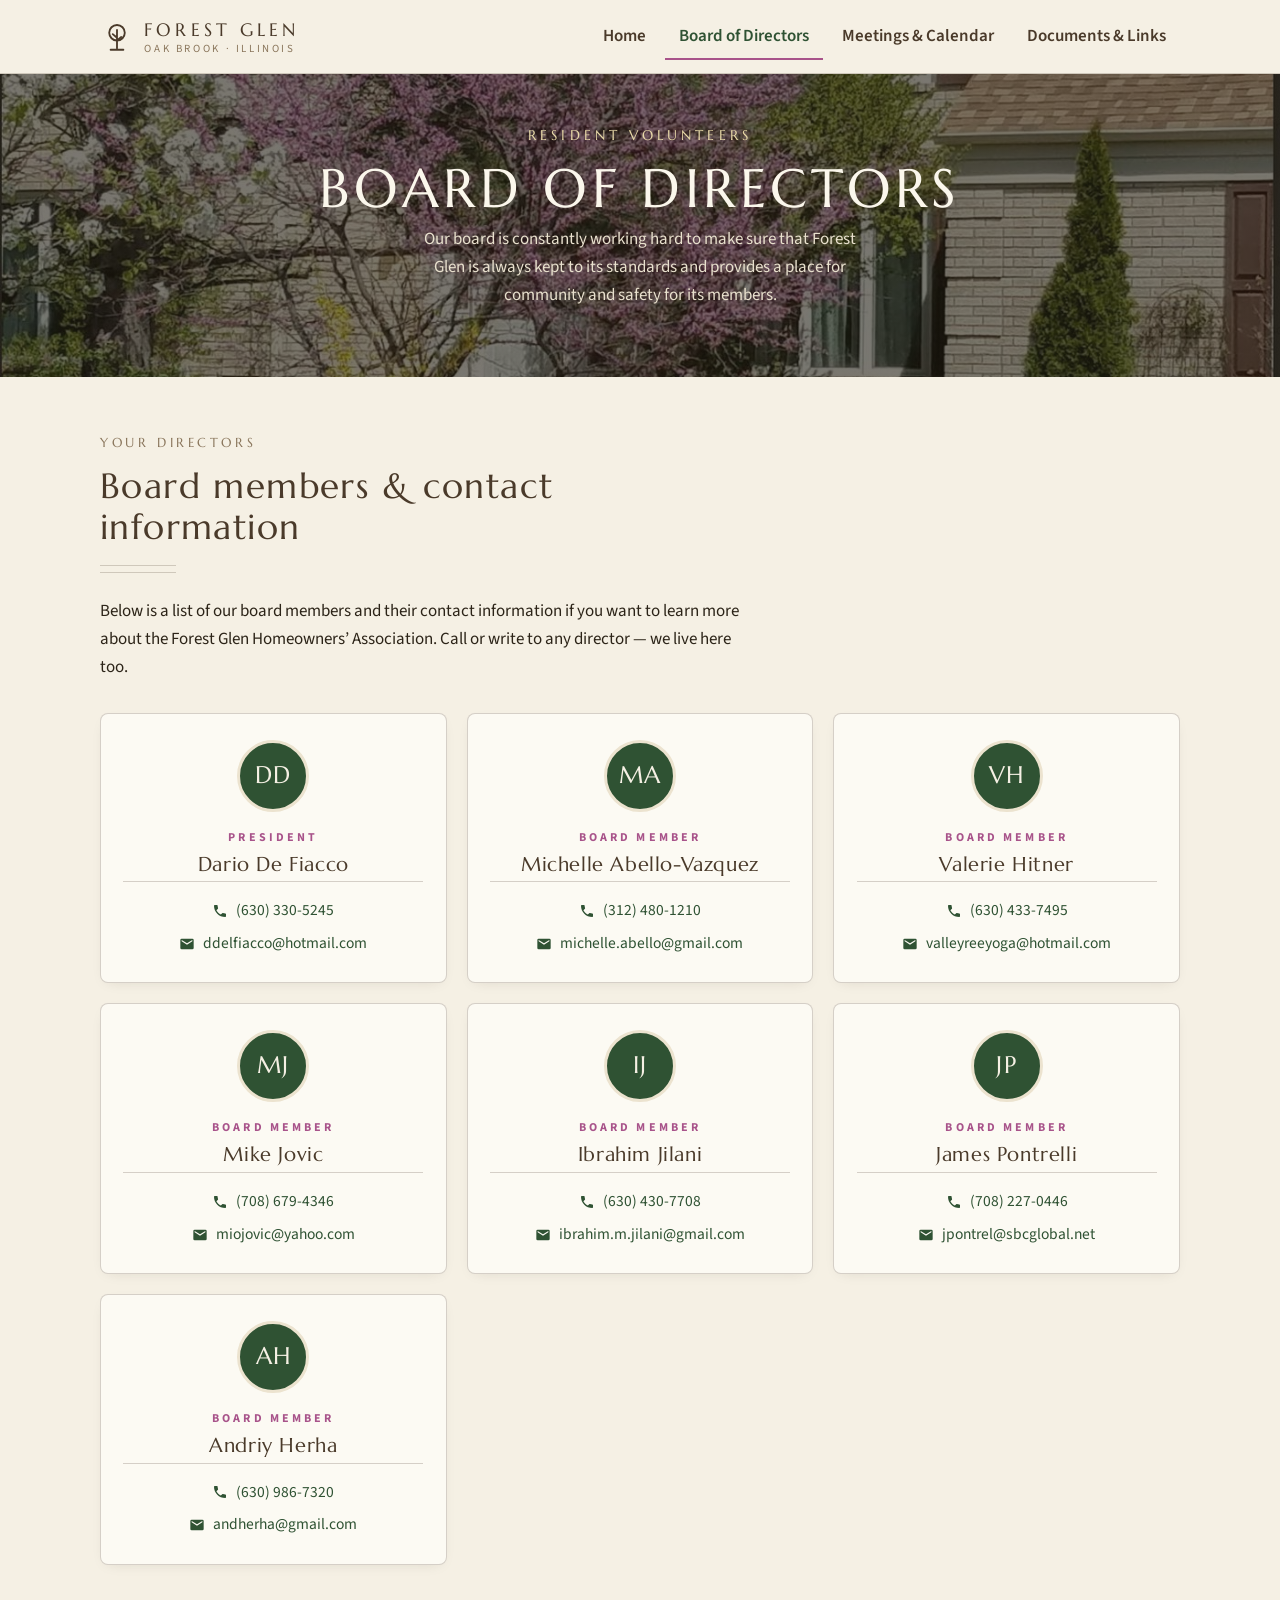
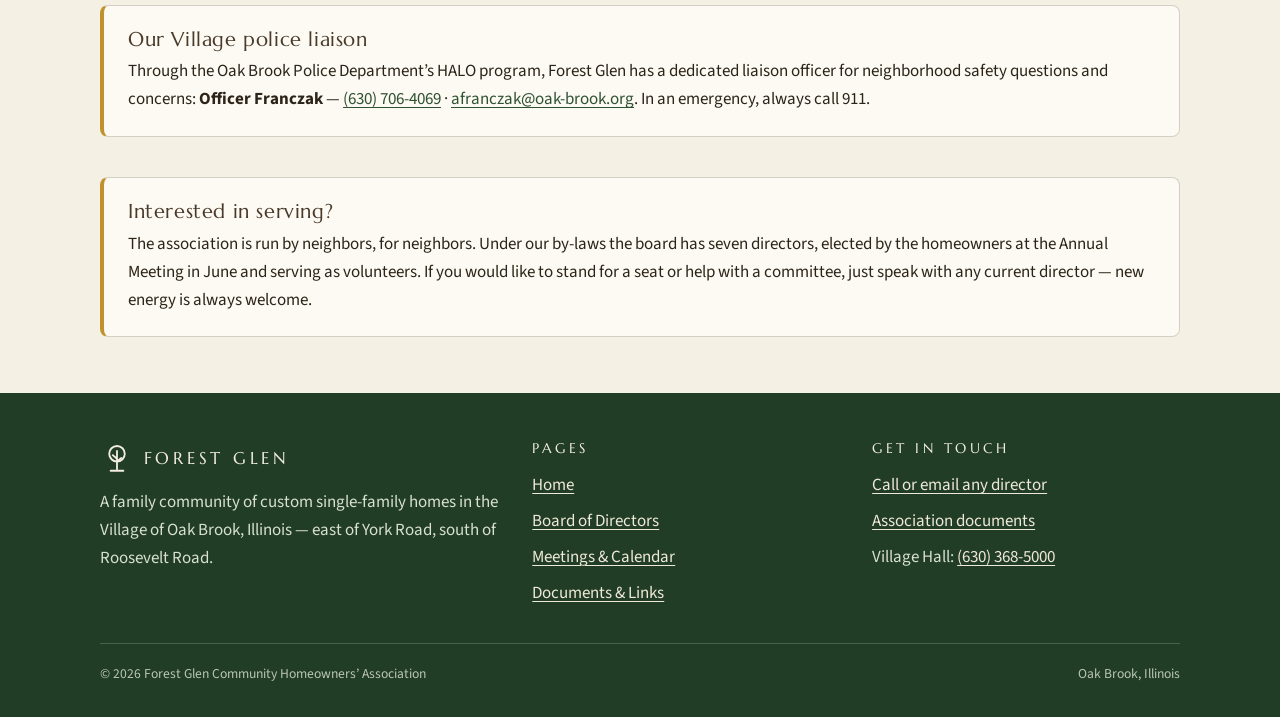
==== commit 940a3f5f: "Add files via upload" ====
--- a/board.html
+++ b/board.html
@@ -4,7 +4,7 @@
   <meta charset="UTF-8">
   <meta name="viewport" content="width=device-width, initial-scale=1.0">
   <title>Board of Directors — Forest Glen, Oak Brook</title>
-  <meta name="description" content="Meet the Forest Glen Community Homeowners Association board of directors — resident volunteers elected at the annual meeting. Contact information for each director.">
+  <meta name="description" content="Meet the Forest Glen Homeowners Association board of directors — resident volunteers elected at the annual meeting. Phone and email contact information for each director.">
   <link rel="icon" type="image/svg+xml" href="images/favicon.svg">
   <link rel="preconnect" href="https://fonts.googleapis.com">
   <link rel="preconnect" href="https://fonts.gstatic.com" crossorigin>
@@ -32,9 +32,9 @@
       <nav id="site-nav" class="site-nav" aria-label="Main">
         <ul>
           <li><a href="index.html">Home</a></li>
+          <li><a href="board.html" aria-current="page">Board of Directors</a></li>
           <li><a href="calendar.html">Meetings &amp; Calendar</a></li>
-          <li><a href="board.html" aria-current="page">Board of Directors</a></li>
-          <li><a href="contact.html">Contact</a></li>
+          <li><a href="documents.html">Documents &amp; Links</a></li>
         </ul>
       </nav>
     </div>
@@ -48,8 +48,9 @@
         <span class="hero__eyebrow">Resident volunteers</span>
         <h1>Board of Directors</h1>
         <p>
-          The association is run by neighbors, for neighbors — directors are
-          elected by the homeowners at the Annual Meeting each December.
+          Our board is constantly working hard to make sure that Forest Glen
+          is always kept to its standards and provides a place for community
+          and safety for its members.
         </p>
       </div>
     </section>
@@ -58,103 +59,126 @@
     <section class="section">
       <div class="container">
         <div class="section-head">
-          <span class="eyebrow">2026 Board</span>
-          <h2>Your directors</h2>
+          <span class="eyebrow">Your Directors</span>
+          <h2>Board members &amp; contact information</h2>
           <div class="rule"></div>
           <p>
-            Have a question about assessments, the entrance plantings, or
-            anything in between? Call or write to any director — we live here too.
-          </p>
-        </div>
-
-        <!-- ============================================================
-             SAMPLE DATA — replace each name, phone, and email below
-             with the real board members. The colored circle shows the
-             person's initials: update the two letters inside it as well.
-             ============================================================ -->
+            Below is a list of our board members and their contact information
+            if you want to learn more about the Forest Glen Homeowners&rsquo;
+            Association. Call or write to any director — we live here too.
+          </p>
+        </div>
+
         <div class="board-grid">
 
           <article class="member">
+            <div class="member__avatar" aria-hidden="true">DD</div>
+            <span class="member__role">President</span>
+            <h3 class="member__name">Dario De Fiacco</h3>
+            <div class="member__contacts">
+              <a href="tel:+16303305245">
+                <svg class="icon" viewBox="0 0 24 24" aria-hidden="true"><path d="M6.6 10.8c1.4 2.8 3.8 5.1 6.6 6.6l2.2-2.2c.3-.3.7-.4 1-.2 1.1.4 2.3.6 3.6.6.6 0 1 .4 1 1V20c0 .6-.4 1-1 1C10.6 21 3 13.4 3 4c0-.6.4-1 1-1h3.5c.6 0 1 .4 1 1 0 1.2.2 2.4.6 3.6.1.3 0 .7-.2 1l-2.3 2.2z"/></svg>
+                (630) 330-5245
+              </a>
+              <a href="mailto:ddelfiacco@hotmail.com">
+                <svg class="icon" viewBox="0 0 24 24" aria-hidden="true"><path d="M20 4H4a2 2 0 0 0-2 2v12a2 2 0 0 0 2 2h16a2 2 0 0 0 2-2V6a2 2 0 0 0-2-2zm0 4-8 5-8-5V6l8 5 8-5v2z"/></svg>
+                ddelfiacco@hotmail.com
+              </a>
+            </div>
+          </article>
+
+          <article class="member">
             <div class="member__avatar" aria-hidden="true">MA</div>
-            <span class="member__role">President</span>
-            <h3 class="member__name">Michael Anderson</h3>
-            <p class="member__since">Director since 2019</p>
-            <div class="member__contacts">
-              <a href="tel:+16305550101">
-                <svg class="icon" viewBox="0 0 24 24" aria-hidden="true"><path d="M6.6 10.8c1.4 2.8 3.8 5.1 6.6 6.6l2.2-2.2c.3-.3.7-.4 1-.2 1.1.4 2.3.6 3.6.6.6 0 1 .4 1 1V20c0 .6-.4 1-1 1C10.6 21 3 13.4 3 4c0-.6.4-1 1-1h3.5c.6 0 1 .4 1 1 0 1.2.2 2.4.6 3.6.1.3 0 .7-.2 1l-2.3 2.2z"/></svg>
-                (630) 555-0101
-              </a>
-              <a href="mailto:president@forestglenoakbrook.org">
-                <svg class="icon" viewBox="0 0 24 24" aria-hidden="true"><path d="M20 4H4a2 2 0 0 0-2 2v12a2 2 0 0 0 2 2h16a2 2 0 0 0 2-2V6a2 2 0 0 0-2-2zm0 4-8 5-8-5V6l8 5 8-5v2z"/></svg>
-                president@forestglenoakbrook.org
-              </a>
-            </div>
-          </article>
-
-          <article class="member">
-            <div class="member__avatar" aria-hidden="true">SW</div>
-            <span class="member__role">Vice President</span>
-            <h3 class="member__name">Susan Whitfield</h3>
-            <p class="member__since">Director since 2021</p>
-            <div class="member__contacts">
-              <a href="tel:+16305550102">
-                <svg class="icon" viewBox="0 0 24 24" aria-hidden="true"><path d="M6.6 10.8c1.4 2.8 3.8 5.1 6.6 6.6l2.2-2.2c.3-.3.7-.4 1-.2 1.1.4 2.3.6 3.6.6.6 0 1 .4 1 1V20c0 .6-.4 1-1 1C10.6 21 3 13.4 3 4c0-.6.4-1 1-1h3.5c.6 0 1 .4 1 1 0 1.2.2 2.4.6 3.6.1.3 0 .7-.2 1l-2.3 2.2z"/></svg>
-                (630) 555-0102
-              </a>
-              <a href="mailto:vicepresident@forestglenoakbrook.org">
-                <svg class="icon" viewBox="0 0 24 24" aria-hidden="true"><path d="M20 4H4a2 2 0 0 0-2 2v12a2 2 0 0 0 2 2h16a2 2 0 0 0 2-2V6a2 2 0 0 0-2-2zm0 4-8 5-8-5V6l8 5 8-5v2z"/></svg>
-                vicepresident@forestglenoakbrook.org
-              </a>
-            </div>
-          </article>
-
-          <article class="member">
-            <div class="member__avatar" aria-hidden="true">DC</div>
-            <span class="member__role">Treasurer</span>
-            <h3 class="member__name">David Chen</h3>
-            <p class="member__since">Director since 2020</p>
-            <div class="member__contacts">
-              <a href="tel:+16305550103">
-                <svg class="icon" viewBox="0 0 24 24" aria-hidden="true"><path d="M6.6 10.8c1.4 2.8 3.8 5.1 6.6 6.6l2.2-2.2c.3-.3.7-.4 1-.2 1.1.4 2.3.6 3.6.6.6 0 1 .4 1 1V20c0 .6-.4 1-1 1C10.6 21 3 13.4 3 4c0-.6.4-1 1-1h3.5c.6 0 1 .4 1 1 0 1.2.2 2.4.6 3.6.1.3 0 .7-.2 1l-2.3 2.2z"/></svg>
-                (630) 555-0103
-              </a>
-              <a href="mailto:treasurer@forestglenoakbrook.org">
-                <svg class="icon" viewBox="0 0 24 24" aria-hidden="true"><path d="M20 4H4a2 2 0 0 0-2 2v12a2 2 0 0 0 2 2h16a2 2 0 0 0 2-2V6a2 2 0 0 0-2-2zm0 4-8 5-8-5V6l8 5 8-5v2z"/></svg>
-                treasurer@forestglenoakbrook.org
-              </a>
-            </div>
-          </article>
-
-          <article class="member">
-            <div class="member__avatar" aria-hidden="true">ML</div>
-            <span class="member__role">Secretary</span>
-            <h3 class="member__name">Maria Lopez</h3>
-            <p class="member__since">Director since 2022</p>
-            <div class="member__contacts">
-              <a href="tel:+16305550104">
-                <svg class="icon" viewBox="0 0 24 24" aria-hidden="true"><path d="M6.6 10.8c1.4 2.8 3.8 5.1 6.6 6.6l2.2-2.2c.3-.3.7-.4 1-.2 1.1.4 2.3.6 3.6.6.6 0 1 .4 1 1V20c0 .6-.4 1-1 1C10.6 21 3 13.4 3 4c0-.6.4-1 1-1h3.5c.6 0 1 .4 1 1 0 1.2.2 2.4.6 3.6.1.3 0 .7-.2 1l-2.3 2.2z"/></svg>
-                (630) 555-0104
-              </a>
-              <a href="mailto:secretary@forestglenoakbrook.org">
-                <svg class="icon" viewBox="0 0 24 24" aria-hidden="true"><path d="M20 4H4a2 2 0 0 0-2 2v12a2 2 0 0 0 2 2h16a2 2 0 0 0 2-2V6a2 2 0 0 0-2-2zm0 4-8 5-8-5V6l8 5 8-5v2z"/></svg>
-                secretary@forestglenoakbrook.org
-              </a>
-            </div>
-          </article>
-
-          <article class="member">
-            <div class="member__avatar" aria-hidden="true">JO</div>
-            <span class="member__role">Director at Large</span>
-            <h3 class="member__name">James O'Connor</h3>
-            <p class="member__since">Director since 2024</p>
-            <div class="member__contacts">
-              <a href="tel:+16305550105">
-                <svg class="icon" viewBox="0 0 24 24" aria-hidden="true"><path d="M6.6 10.8c1.4 2.8 3.8 5.1 6.6 6.6l2.2-2.2c.3-.3.7-.4 1-.2 1.1.4 2.3.6 3.6.6.6 0 1 .4 1 1V20c0 .6-.4 1-1 1C10.6 21 3 13.4 3 4c0-.6.4-1 1-1h3.5c.6 0 1 .4 1 1 0 1.2.2 2.4.6 3.6.1.3 0 .7-.2 1l-2.3 2.2z"/></svg>
-                (630) 555-0105
-              </a>
-              <a href="mailto:director@forestglenoakbrook.org">
-                <svg class="icon" viewBox="0 0 24 24" aria-hidden="true"><path d="M20 4H4a2 2 0 0 0-2 2v12a2 2 0 0 0 2 2h16a2 2 0 0 0 2-2V6a2 2 0 0 0-2-2zm0 4-8 5-8-5V6l8 5 8-5v2z"/></svg>
-                director@forestglenoakbrook.org
+            <span class="member__role">Board Member</span>
+            <h3 class="member__name">Michelle Abello-Vazquez</h3>
+            <div class="member__contacts">
+              <a href="tel:+13124801210">
+                <svg class="icon" viewBox="0 0 24 24" aria-hidden="true"><path d="M6.6 10.8c1.4 2.8 3.8 5.1 6.6 6.6l2.2-2.2c.3-.3.7-.4 1-.2 1.1.4 2.3.6 3.6.6.6 0 1 .4 1 1V20c0 .6-.4 1-1 1C10.6 21 3 13.4 3 4c0-.6.4-1 1-1h3.5c.6 0 1 .4 1 1 0 1.2.2 2.4.6 3.6.1.3 0 .7-.2 1l-2.3 2.2z"/></svg>
+                (312) 480-1210
+              </a>
+              <a href="mailto:michelle.abello@gmail.com">
+                <svg class="icon" viewBox="0 0 24 24" aria-hidden="true"><path d="M20 4H4a2 2 0 0 0-2 2v12a2 2 0 0 0 2 2h16a2 2 0 0 0 2-2V6a2 2 0 0 0-2-2zm0 4-8 5-8-5V6l8 5 8-5v2z"/></svg>
+                michelle.abello@gmail.com
+              </a>
+            </div>
+          </article>
+
+          <article class="member">
+            <div class="member__avatar" aria-hidden="true">VH</div>
+            <span class="member__role">Board Member</span>
+            <h3 class="member__name">Valerie Hitner</h3>
+            <div class="member__contacts">
+              <a href="tel:+16304337495">
+                <svg class="icon" viewBox="0 0 24 24" aria-hidden="true"><path d="M6.6 10.8c1.4 2.8 3.8 5.1 6.6 6.6l2.2-2.2c.3-.3.7-.4 1-.2 1.1.4 2.3.6 3.6.6.6 0 1 .4 1 1V20c0 .6-.4 1-1 1C10.6 21 3 13.4 3 4c0-.6.4-1 1-1h3.5c.6 0 1 .4 1 1 0 1.2.2 2.4.6 3.6.1.3 0 .7-.2 1l-2.3 2.2z"/></svg>
+                (630) 433-7495
+              </a>
+              <a href="mailto:valleyreeyoga@hotmail.com">
+                <svg class="icon" viewBox="0 0 24 24" aria-hidden="true"><path d="M20 4H4a2 2 0 0 0-2 2v12a2 2 0 0 0 2 2h16a2 2 0 0 0 2-2V6a2 2 0 0 0-2-2zm0 4-8 5-8-5V6l8 5 8-5v2z"/></svg>
+                valleyreeyoga@hotmail.com
+              </a>
+            </div>
+          </article>
+
+          <article class="member">
+            <div class="member__avatar" aria-hidden="true">MJ</div>
+            <span class="member__role">Board Member</span>
+            <h3 class="member__name">Mike Jovic</h3>
+            <div class="member__contacts">
+              <a href="tel:+17086794346">
+                <svg class="icon" viewBox="0 0 24 24" aria-hidden="true"><path d="M6.6 10.8c1.4 2.8 3.8 5.1 6.6 6.6l2.2-2.2c.3-.3.7-.4 1-.2 1.1.4 2.3.6 3.6.6.6 0 1 .4 1 1V20c0 .6-.4 1-1 1C10.6 21 3 13.4 3 4c0-.6.4-1 1-1h3.5c.6 0 1 .4 1 1 0 1.2.2 2.4.6 3.6.1.3 0 .7-.2 1l-2.3 2.2z"/></svg>
+                (708) 679-4346
+              </a>
+              <a href="mailto:miojovic@yahoo.com">
+                <svg class="icon" viewBox="0 0 24 24" aria-hidden="true"><path d="M20 4H4a2 2 0 0 0-2 2v12a2 2 0 0 0 2 2h16a2 2 0 0 0 2-2V6a2 2 0 0 0-2-2zm0 4-8 5-8-5V6l8 5 8-5v2z"/></svg>
+                miojovic@yahoo.com
+              </a>
+            </div>
+          </article>
+
+          <article class="member">
+            <div class="member__avatar" aria-hidden="true">IJ</div>
+            <span class="member__role">Board Member</span>
+            <h3 class="member__name">Ibrahim Jilani</h3>
+            <div class="member__contacts">
+              <a href="tel:+16304307708">
+                <svg class="icon" viewBox="0 0 24 24" aria-hidden="true"><path d="M6.6 10.8c1.4 2.8 3.8 5.1 6.6 6.6l2.2-2.2c.3-.3.7-.4 1-.2 1.1.4 2.3.6 3.6.6.6 0 1 .4 1 1V20c0 .6-.4 1-1 1C10.6 21 3 13.4 3 4c0-.6.4-1 1-1h3.5c.6 0 1 .4 1 1 0 1.2.2 2.4.6 3.6.1.3 0 .7-.2 1l-2.3 2.2z"/></svg>
+                (630) 430-7708
+              </a>
+              <a href="mailto:ibrahim.m.jilani@gmail.com">
+                <svg class="icon" viewBox="0 0 24 24" aria-hidden="true"><path d="M20 4H4a2 2 0 0 0-2 2v12a2 2 0 0 0 2 2h16a2 2 0 0 0 2-2V6a2 2 0 0 0-2-2zm0 4-8 5-8-5V6l8 5 8-5v2z"/></svg>
+                ibrahim.m.jilani@gmail.com
+              </a>
+            </div>
+          </article>
+
+          <article class="member">
+            <div class="member__avatar" aria-hidden="true">JP</div>
+            <span class="member__role">Board Member</span>
+            <h3 class="member__name">James Pontrelli</h3>
+            <div class="member__contacts">
+              <a href="tel:+17082270446">
+                <svg class="icon" viewBox="0 0 24 24" aria-hidden="true"><path d="M6.6 10.8c1.4 2.8 3.8 5.1 6.6 6.6l2.2-2.2c.3-.3.7-.4 1-.2 1.1.4 2.3.6 3.6.6.6 0 1 .4 1 1V20c0 .6-.4 1-1 1C10.6 21 3 13.4 3 4c0-.6.4-1 1-1h3.5c.6 0 1 .4 1 1 0 1.2.2 2.4.6 3.6.1.3 0 .7-.2 1l-2.3 2.2z"/></svg>
+                (708) 227-0446
+              </a>
+              <a href="mailto:jpontrel@sbcglobal.net">
+                <svg class="icon" viewBox="0 0 24 24" aria-hidden="true"><path d="M20 4H4a2 2 0 0 0-2 2v12a2 2 0 0 0 2 2h16a2 2 0 0 0 2-2V6a2 2 0 0 0-2-2zm0 4-8 5-8-5V6l8 5 8-5v2z"/></svg>
+                jpontrel@sbcglobal.net
+              </a>
+            </div>
+          </article>
+
+          <article class="member">
+            <div class="member__avatar" aria-hidden="true">AH</div>
+            <span class="member__role">Board Member</span>
+            <h3 class="member__name">Andriy Herha</h3>
+            <div class="member__contacts">
+              <a href="tel:+16309867320">
+                <svg class="icon" viewBox="0 0 24 24" aria-hidden="true"><path d="M6.6 10.8c1.4 2.8 3.8 5.1 6.6 6.6l2.2-2.2c.3-.3.7-.4 1-.2 1.1.4 2.3.6 3.6.6.6 0 1 .4 1 1V20c0 .6-.4 1-1 1C10.6 21 3 13.4 3 4c0-.6.4-1 1-1h3.5c.6 0 1 .4 1 1 0 1.2.2 2.4.6 3.6.1.3 0 .7-.2 1l-2.3 2.2z"/></svg>
+                (630) 986-7320
+              </a>
+              <a href="mailto:andherha@gmail.com">
+                <svg class="icon" viewBox="0 0 24 24" aria-hidden="true"><path d="M20 4H4a2 2 0 0 0-2 2v12a2 2 0 0 0 2 2h16a2 2 0 0 0 2-2V6a2 2 0 0 0-2-2zm0 4-8 5-8-5V6l8 5 8-5v2z"/></svg>
+                andherha@gmail.com
               </a>
             </div>
           </article>
@@ -165,7 +189,7 @@
         <div class="note-card">
           <h3>Our Village police liaison</h3>
           <p>
-            Through the Oak Brook Police Department's HALO program, Forest Glen
+            Through the Oak Brook Police Department&rsquo;s HALO program, Forest Glen
             has a dedicated liaison officer for neighborhood safety questions
             and concerns: <strong>Officer Franczak</strong> —
             <a href="tel:+16307064069">(630) 706-4069</a> ·
@@ -178,11 +202,11 @@
         <div class="note-card">
           <h3>Interested in serving?</h3>
           <p>
-            Directors are elected by the homeowners at the Annual Meeting each
-            December and serve as volunteers. If you would like to stand for a
-            seat or help with a committee, write to the secretary at
-            <a href="mailto:secretary@forestglenoakbrook.org">secretary@forestglenoakbrook.org</a> —
-            new energy is always welcome.
+            The association is run by neighbors, for neighbors. Under our
+            by-laws the board has seven directors, elected by the homeowners
+            at the Annual Meeting in June and serving as volunteers. If you
+            would like to stand for a seat or help with a committee, just
+            speak with any current director — new energy is always welcome.
           </p>
         </div>
 
@@ -204,7 +228,7 @@
             <span>Forest Glen</span>
           </div>
           <p>
-            A wooded community of custom single-family homes in the Village of
+            A family community of custom single-family homes in the Village of
             Oak Brook, Illinois — east of York Road, south of Roosevelt Road.
           </p>
         </div>
@@ -212,22 +236,22 @@
           <h3>Pages</h3>
           <ul>
             <li><a href="index.html">Home</a></li>
+            <li><a href="board.html">Board of Directors</a></li>
             <li><a href="calendar.html">Meetings &amp; Calendar</a></li>
-            <li><a href="board.html">Board of Directors</a></li>
-            <li><a href="contact.html">Contact</a></li>
+            <li><a href="documents.html">Documents &amp; Links</a></li>
           </ul>
         </div>
         <div>
-          <h3>Contact</h3>
+          <h3>Get in touch</h3>
           <ul>
-            <li><a href="tel:+16305550142">(630) 555-0142</a></li>
-            <li><a href="mailto:info@forestglenoakbrook.org">info@forestglenoakbrook.org</a></li>
-            <li>P.O. Box 5183, Oak Brook, IL 60523</li>
+            <li><a href="board.html">Call or email any director</a></li>
+            <li><a href="documents.html">Association documents</a></li>
+            <li>Village Hall: <a href="tel:+16303685000">(630) 368-5000</a></li>
           </ul>
         </div>
       </div>
       <div class="legal">
-        <span>© <span data-year>2026</span> Forest Glen Community Homeowners Association</span>
+        <span>© <span data-year>2026</span> Forest Glen Community Homeowners&rsquo; Association</span>
         <span>Oak Brook, Illinois</span>
       </div>
     </div>
--- a/css/styles.css
+++ b/css/styles.css
@@ -250,7 +250,7 @@
   width: 100%;
   height: 100%;
   object-fit: cover;
-  object-position: center 40%;
+  object-position: center 62%;
   z-index: -2;
 }
 .hero::after {
@@ -686,9 +686,9 @@
   padding-block: 3.2rem;
   text-align: center;
 }
-.page-head--calendar { background-image: linear-gradient(rgba(34,29,18,.6), rgba(34,29,18,.6)), url("../images/entrance-autumn.jpg"); }
-.page-head--board    { background-image: linear-gradient(rgba(34,29,18,.6), rgba(34,29,18,.6)), url("../images/neighborhood-garden.jpg"); }
-.page-head--contact  { background-image: linear-gradient(rgba(34,29,18,.6), rgba(34,29,18,.6)), url("../images/entrance-spring.jpg"); }
+.page-head--calendar  { background-image: linear-gradient(rgba(34,29,18,.6), rgba(34,29,18,.6)), url("../images/entrance-autumn.jpg"); }
+.page-head--board     { background-image: linear-gradient(rgba(34,29,18,.6), rgba(34,29,18,.6)), url("../images/neighborhood-garden.jpg"); }
+.page-head--documents { background-image: linear-gradient(rgba(34,29,18,.6), rgba(34,29,18,.6)), url("../images/entrance-summer-wide.jpg"); }
 .page-head h1 { color: #FBF7EC; margin-bottom: .3rem; }
 .page-head p { color: #E9E1CE; max-width: 56ch; margin-inline: auto; }
 .page-head .hero__eyebrow { margin-bottom: .6rem; }
@@ -753,3 +753,21 @@
     transition-duration: .001s !important;
   }
 }
+
+/* ============================================================
+   DOCUMENTS & HELPFUL LINKS page
+   ============================================================ */
+.doc-meta { margin-top: -.35rem; }
+.doc-actions {
+  display: flex;
+  flex-wrap: wrap;
+  gap: .6rem;
+  margin-top: .9rem;
+}
+
+/* Lede paragraph under a centered section heading (home seasons) */
+.section-head--center .section-lede {
+  max-width: 70ch;
+  margin: 1.1rem auto 0;
+  text-align: left;
+}
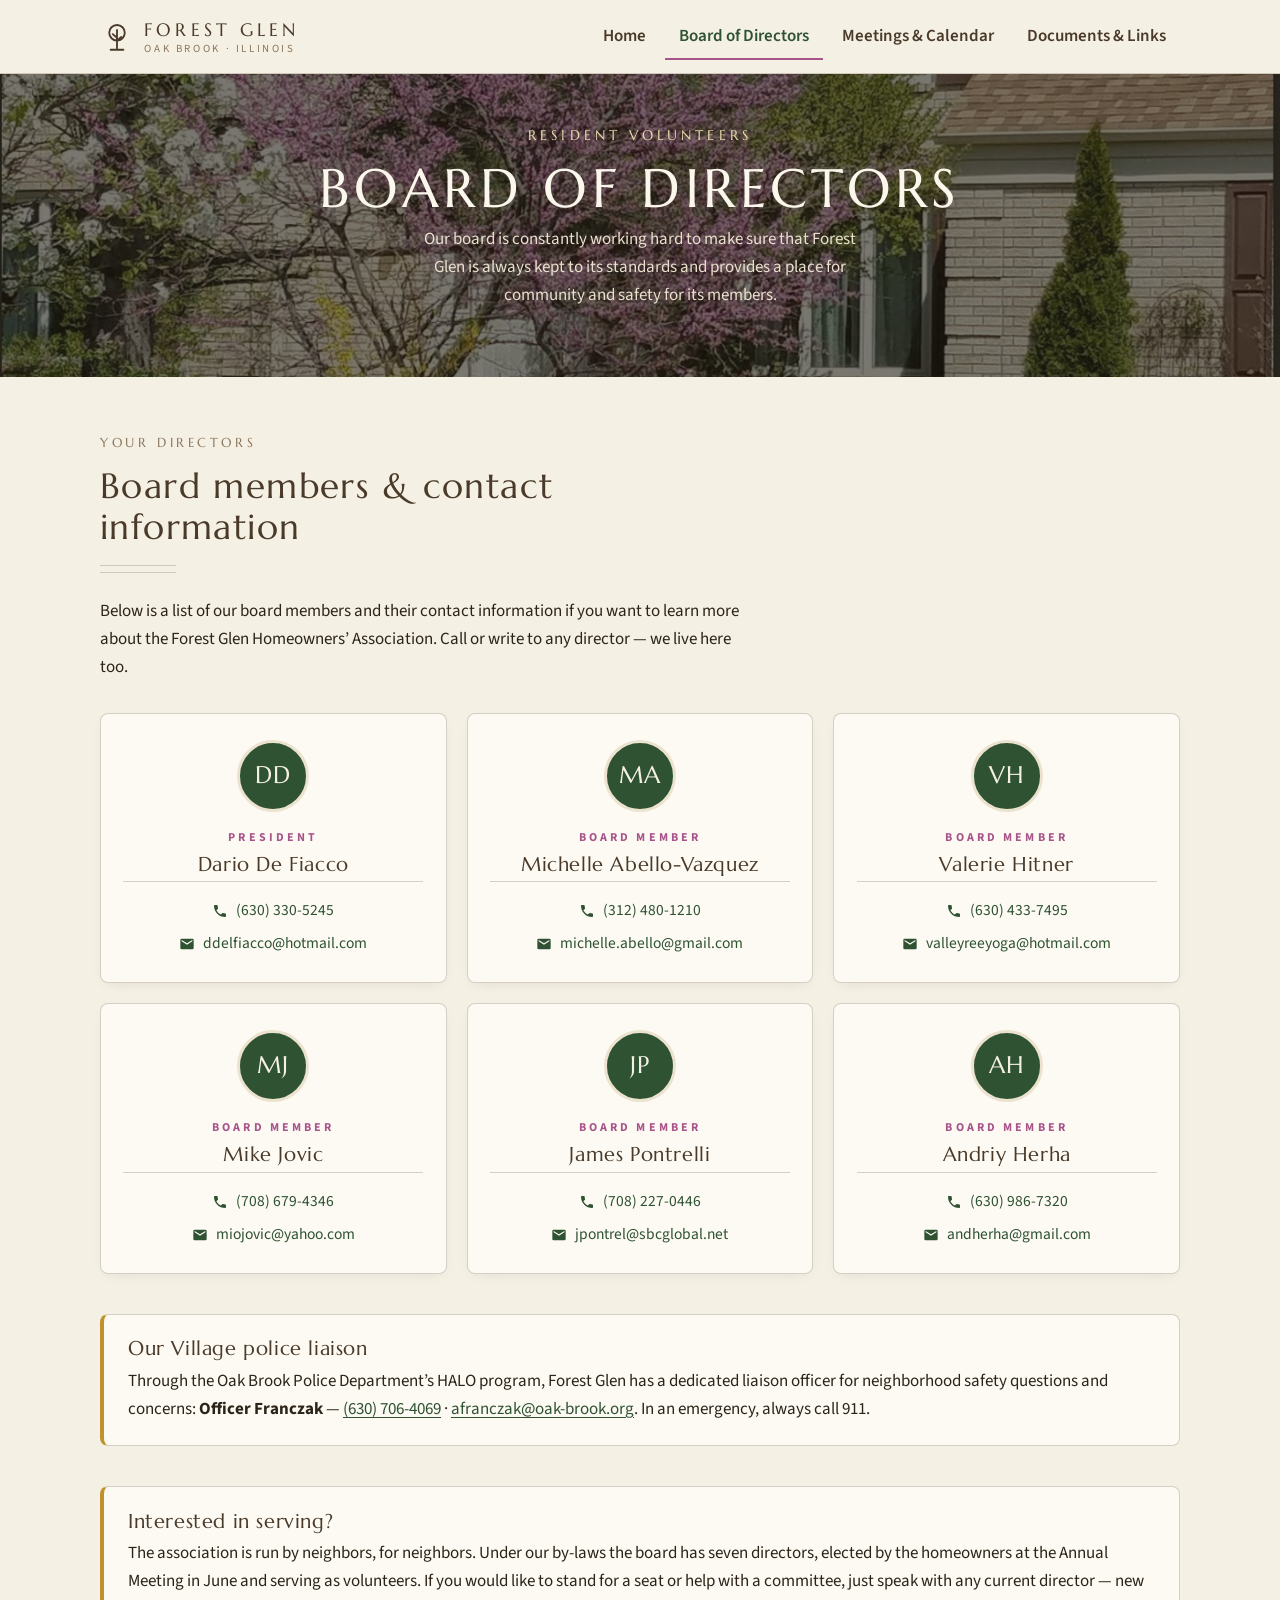
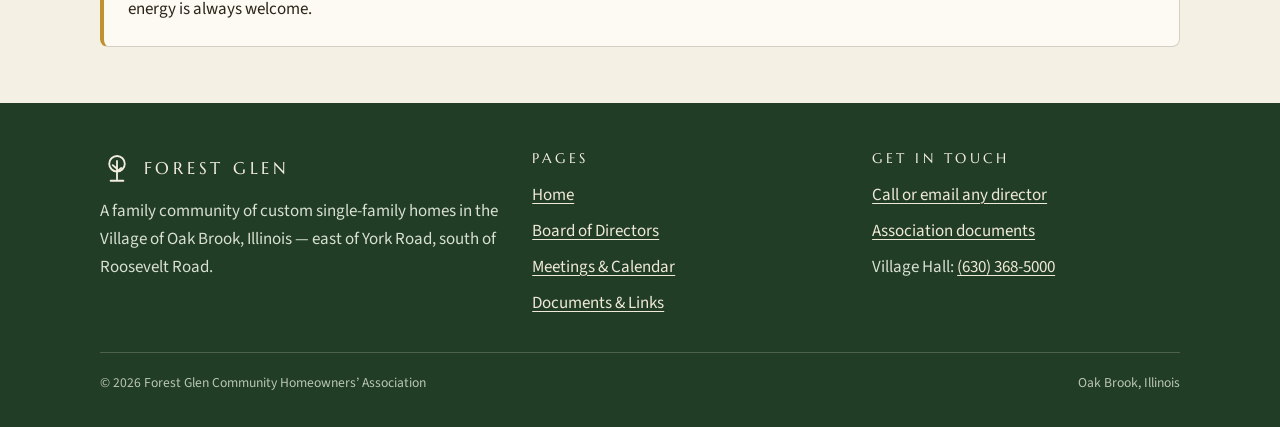
==== commit b0b2d567: "Update board.html" ====
--- a/board.html
+++ b/board.html
@@ -136,22 +136,6 @@
           </article>
 
           <article class="member">
-            <div class="member__avatar" aria-hidden="true">IJ</div>
-            <span class="member__role">Board Member</span>
-            <h3 class="member__name">Ibrahim Jilani</h3>
-            <div class="member__contacts">
-              <a href="tel:+16304307708">
-                <svg class="icon" viewBox="0 0 24 24" aria-hidden="true"><path d="M6.6 10.8c1.4 2.8 3.8 5.1 6.6 6.6l2.2-2.2c.3-.3.7-.4 1-.2 1.1.4 2.3.6 3.6.6.6 0 1 .4 1 1V20c0 .6-.4 1-1 1C10.6 21 3 13.4 3 4c0-.6.4-1 1-1h3.5c.6 0 1 .4 1 1 0 1.2.2 2.4.6 3.6.1.3 0 .7-.2 1l-2.3 2.2z"/></svg>
-                (630) 430-7708
-              </a>
-              <a href="mailto:ibrahim.m.jilani@gmail.com">
-                <svg class="icon" viewBox="0 0 24 24" aria-hidden="true"><path d="M20 4H4a2 2 0 0 0-2 2v12a2 2 0 0 0 2 2h16a2 2 0 0 0 2-2V6a2 2 0 0 0-2-2zm0 4-8 5-8-5V6l8 5 8-5v2z"/></svg>
-                ibrahim.m.jilani@gmail.com
-              </a>
-            </div>
-          </article>
-
-          <article class="member">
             <div class="member__avatar" aria-hidden="true">JP</div>
             <span class="member__role">Board Member</span>
             <h3 class="member__name">James Pontrelli</h3>
